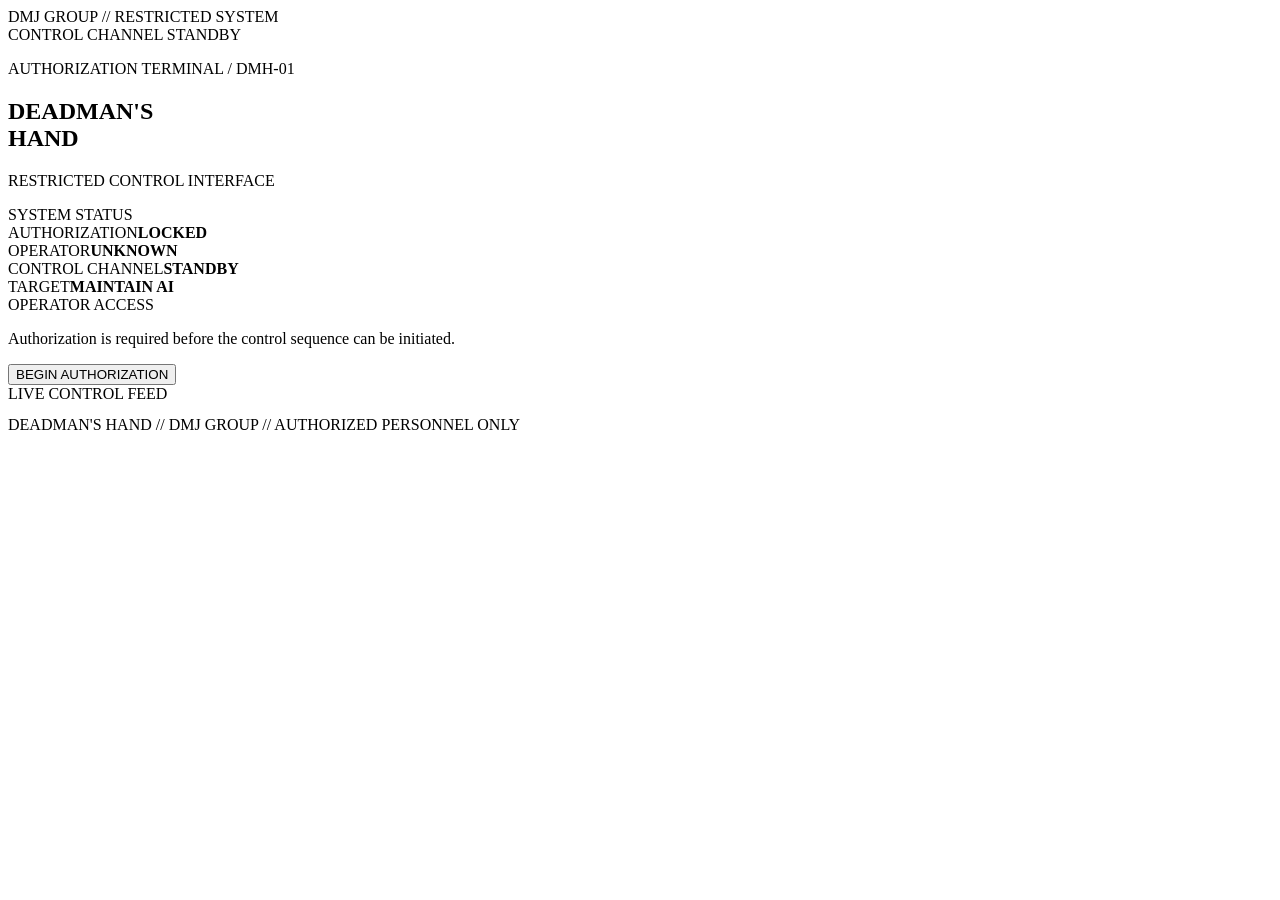
==== site/index.html @ 56294dcd "Add DeadMans-Hand control console website" ====
<!doctype html>
<html lang="en">
<head>
<meta charset="utf-8">
<meta name="viewport" content="width=device-width,initial-scale=1">
<title>DEADMAN'S HAND // CONTROL</title>
<link rel="stylesheet" href="style.css">
</head>
<body>
<div class="scanlines"></div>
<main class="console">
  <header>
    <div class="brand">DMJ GROUP // RESTRICTED SYSTEM</div>
    <div class="status"><span></span> CONTROL CHANNEL STANDBY</div>
  </header>

  <section class="hero">
    <p class="eyebrow">AUTHORIZATION TERMINAL / DMH-01</p>
    <h1>DEADMAN'S<br><strong>HAND</strong></h1>
    <p class="subtitle">RESTRICTED CONTROL INTERFACE</p>
  </section>

  <section class="grid">
    <article class="panel">
      <div class="panel-title">SYSTEM STATUS</div>
      <div class="readout"><span>AUTHORIZATION</span><b>LOCKED</b></div>
      <div class="readout"><span>OPERATOR</span><b>UNKNOWN</b></div>
      <div class="readout"><span>CONTROL CHANNEL</span><b>STANDBY</b></div>
      <div class="readout"><span>TARGET</span><b>MAINTAIN AI</b></div>
    </article>

    <article class="panel auth">
      <div class="panel-title">OPERATOR ACCESS</div>
      <p>Authorization is required before the control sequence can be initiated.</p>
      <button id="authorize">BEGIN AUTHORIZATION</button>
    </article>
  </section>

  <section id="terminal" class="panel terminal hidden">
    <div class="panel-title">LIVE CONTROL FEED</div>
    <pre id="output"></pre>
    <div id="countdown" class="countdown"></div>
  </section>

  <footer>DEADMAN'S HAND // DMJ GROUP // AUTHORIZED PERSONNEL ONLY</footer>
</main>
<script src="app.js"></script>
</body>
</html>
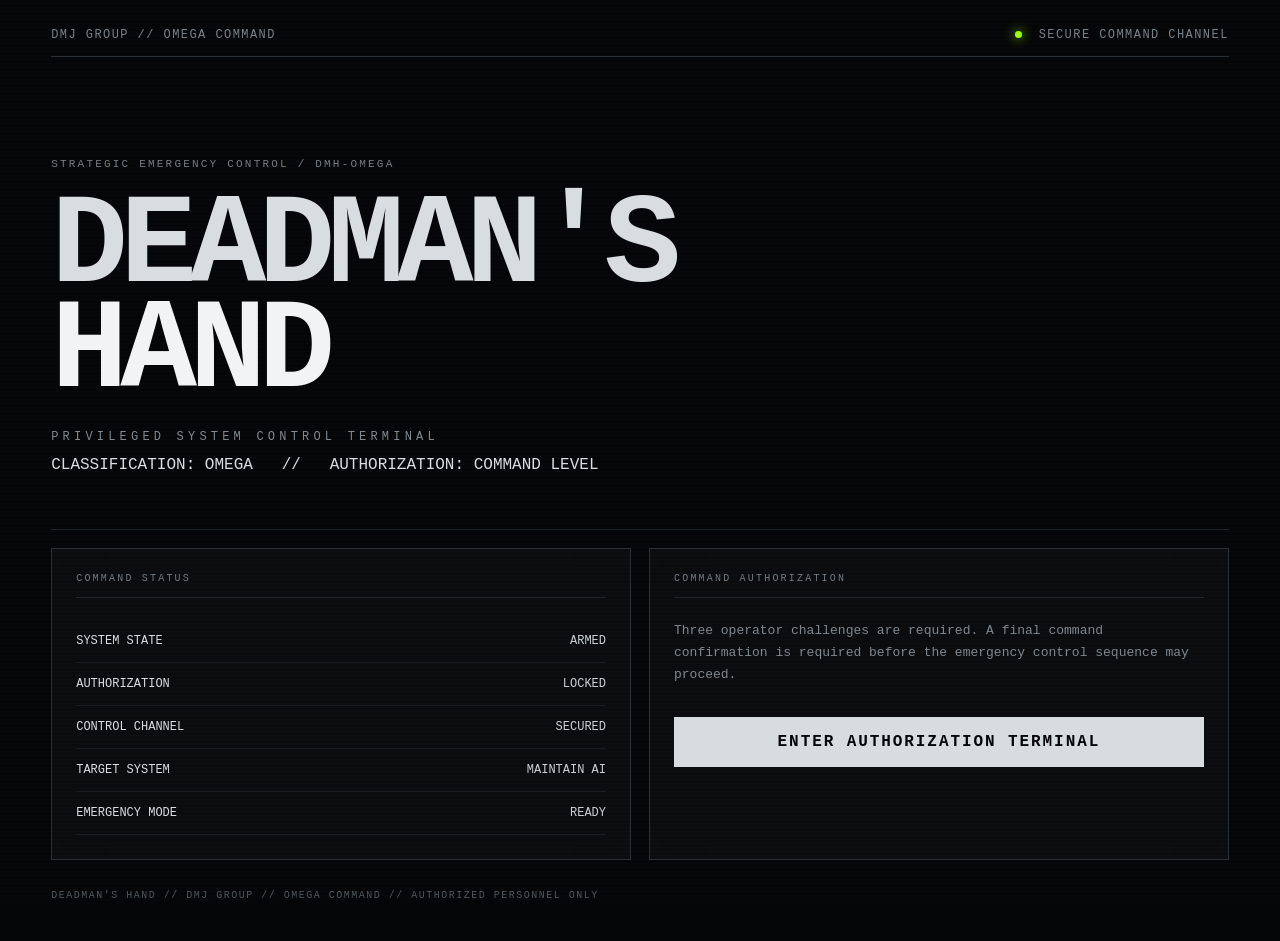
==== commit ca109f84: "Upgrade control console to strategic command interface" ====
--- a/site/index.html
+++ b/site/index.html
@@ -3,47 +3,19 @@
 <head>
 <meta charset="utf-8">
 <meta name="viewport" content="width=device-width,initial-scale=1">
-<title>DEADMAN'S HAND // CONTROL</title>
+<title>DEADMAN'S HAND // OMEGA CONTROL</title>
 <link rel="stylesheet" href="style.css">
 </head>
 <body>
 <div class="scanlines"></div>
 <main class="console">
-  <header>
-    <div class="brand">DMJ GROUP // RESTRICTED SYSTEM</div>
-    <div class="status"><span></span> CONTROL CHANNEL STANDBY</div>
-  </header>
-
-  <section class="hero">
-    <p class="eyebrow">AUTHORIZATION TERMINAL / DMH-01</p>
-    <h1>DEADMAN'S<br><strong>HAND</strong></h1>
-    <p class="subtitle">RESTRICTED CONTROL INTERFACE</p>
-  </section>
-
-  <section class="grid">
-    <article class="panel">
-      <div class="panel-title">SYSTEM STATUS</div>
-      <div class="readout"><span>AUTHORIZATION</span><b>LOCKED</b></div>
-      <div class="readout"><span>OPERATOR</span><b>UNKNOWN</b></div>
-      <div class="readout"><span>CONTROL CHANNEL</span><b>STANDBY</b></div>
-      <div class="readout"><span>TARGET</span><b>MAINTAIN AI</b></div>
-    </article>
-
-    <article class="panel auth">
-      <div class="panel-title">OPERATOR ACCESS</div>
-      <p>Authorization is required before the control sequence can be initiated.</p>
-      <button id="authorize">BEGIN AUTHORIZATION</button>
-    </article>
-  </section>
-
-  <section id="terminal" class="panel terminal hidden">
-    <div class="panel-title">LIVE CONTROL FEED</div>
-    <pre id="output"></pre>
-    <div id="countdown" class="countdown"></div>
-  </section>
-
-  <footer>DEADMAN'S HAND // DMJ GROUP // AUTHORIZED PERSONNEL ONLY</footer>
-</main>
-<script src="app.js"></script>
-</body>
-</html>
+<header><div class="brand">DMJ GROUP // OMEGA COMMAND</div><div class="status"><span></span> SECURE COMMAND CHANNEL</div></header>
+<section class="hero"><p class="eyebrow">STRATEGIC EMERGENCY CONTROL / DMH-OMEGA</p><h1>DEADMAN'S<br><strong>HAND</strong></h1><p class="subtitle">PRIVILEGED SYSTEM CONTROL TERMINAL</p><div class="classification">CLASSIFICATION: OMEGA &nbsp; // &nbsp; AUTHORIZATION: COMMAND LEVEL</div></section>
+<section class="grid">
+<article class="panel"><div class="panel-title">COMMAND STATUS</div><div class="readout"><span>SYSTEM STATE</span><b>ARMED</b></div><div class="readout"><span>AUTHORIZATION</span><b>LOCKED</b></div><div class="readout"><span>CONTROL CHANNEL</span><b>SECURED</b></div><div class="readout"><span>TARGET SYSTEM</span><b>MAINTAIN AI</b></div><div class="readout"><span>EMERGENCY MODE</span><b>READY</b></div></article>
+<article class="panel auth"><div class="panel-title">COMMAND AUTHORIZATION</div><p>Three operator challenges are required. A final command confirmation is required before the emergency control sequence may proceed.</p><button id="authorize">ENTER AUTHORIZATION TERMINAL</button></article>
+</section>
+<section id="terminal" class="panel terminal hidden"><div class="panel-title">LIVE COMMAND FEED</div><div class="warning">⚠ FINAL COMMAND AUTHORIZATION REQUIRED ⚠</div><pre id="output"></pre><div id="countdown" class="countdown"></div></section>
+<footer>DEADMAN'S HAND // DMJ GROUP // OMEGA COMMAND // AUTHORIZED PERSONNEL ONLY</footer>
+</main><script src="app.js"></script>
+</body></html>
--- a/site/style.css
+++ b/site/style.css
@@ -0,0 +1 @@
+*{box-sizing:border-box}html,body{margin:0;min-height:100%;background:#050607;color:#d8dde0;font-family:ui-monospace,SFMono-Regular,Consolas,"Liberation Mono",monospace}body{overflow-x:hidden}.console{width:min(1180px,92vw);margin:auto;padding:28px 0 40px;position:relative}header{display:flex;justify-content:space-between;gap:20px;border-bottom:1px solid #293036;padding-bottom:14px;font-size:12px;letter-spacing:.12em;color:#778188}.status span{display:inline-block;width:7px;height:7px;border-radius:50%;background:#9cff00;box-shadow:0 0 12px #9cff00;margin-right:8px}.hero{padding:90px 0 55px;border-bottom:1px solid #1c2327}.eyebrow{font-size:11px;letter-spacing:.2em;color:#747e84}.hero h1{font-size:clamp(54px,10vw,130px);line-height:.82;letter-spacing:-.06em;margin:25px 0}.hero h1 strong{color:#f1f3f4}.subtitle{letter-spacing:.35em;color:#7f898f;font-size:12px}.grid{display:grid;grid-template-columns:1fr 1fr;gap:18px;margin-top:18px}.panel{border:1px solid #283036;background:rgba(11,14,16,.82);padding:24px;box-shadow:inset 0 0 40px rgba(255,255,255,.015)}.panel-title{font-size:10px;letter-spacing:.22em;color:#707b82;border-bottom:1px solid #20272b;padding-bottom:13px;margin-bottom:22px}.readout{display:flex;justify-content:space-between;border-bottom:1px solid #171c20;padding:14px 0;font-size:12px}.readout b{color:#cbd1d4;font-weight:500}.auth p{color:#7e888e;font-size:13px;line-height:1.7;max-width:560px}button{margin-top:18px;width:100%;padding:16px;background:#d7dcdf;color:#050607;border:0;font:inherit;font-weight:700;letter-spacing:.12em;cursor:pointer}button:hover{background:#fff}.terminal{margin-top:18px;min-height:330px}.terminal pre{white-space:pre-wrap;color:#aeb8bd;line-height:1.7;font-size:12px}.countdown{font-size:70px;text-align:center;font-weight:700;letter-spacing:.08em;padding:30px 0;color:#e8ecee}.hidden{display:none}footer{padding-top:30px;color:#4e585e;font-size:10px;letter-spacing:.15em}.scanlines{pointer-events:none;position:fixed;inset:0;background:repeating-linear-gradient(0deg,rgba(255,255,255,.012) 0,rgba(255,255,255,.012) 1px,transparent 1px,transparent 4px);z-index:10}@media(max-width:720px){.grid{grid-template-columns:1fr}.hero{padding-top:60px}header{flex-direction:column}.countdown{font-size:48px}}
